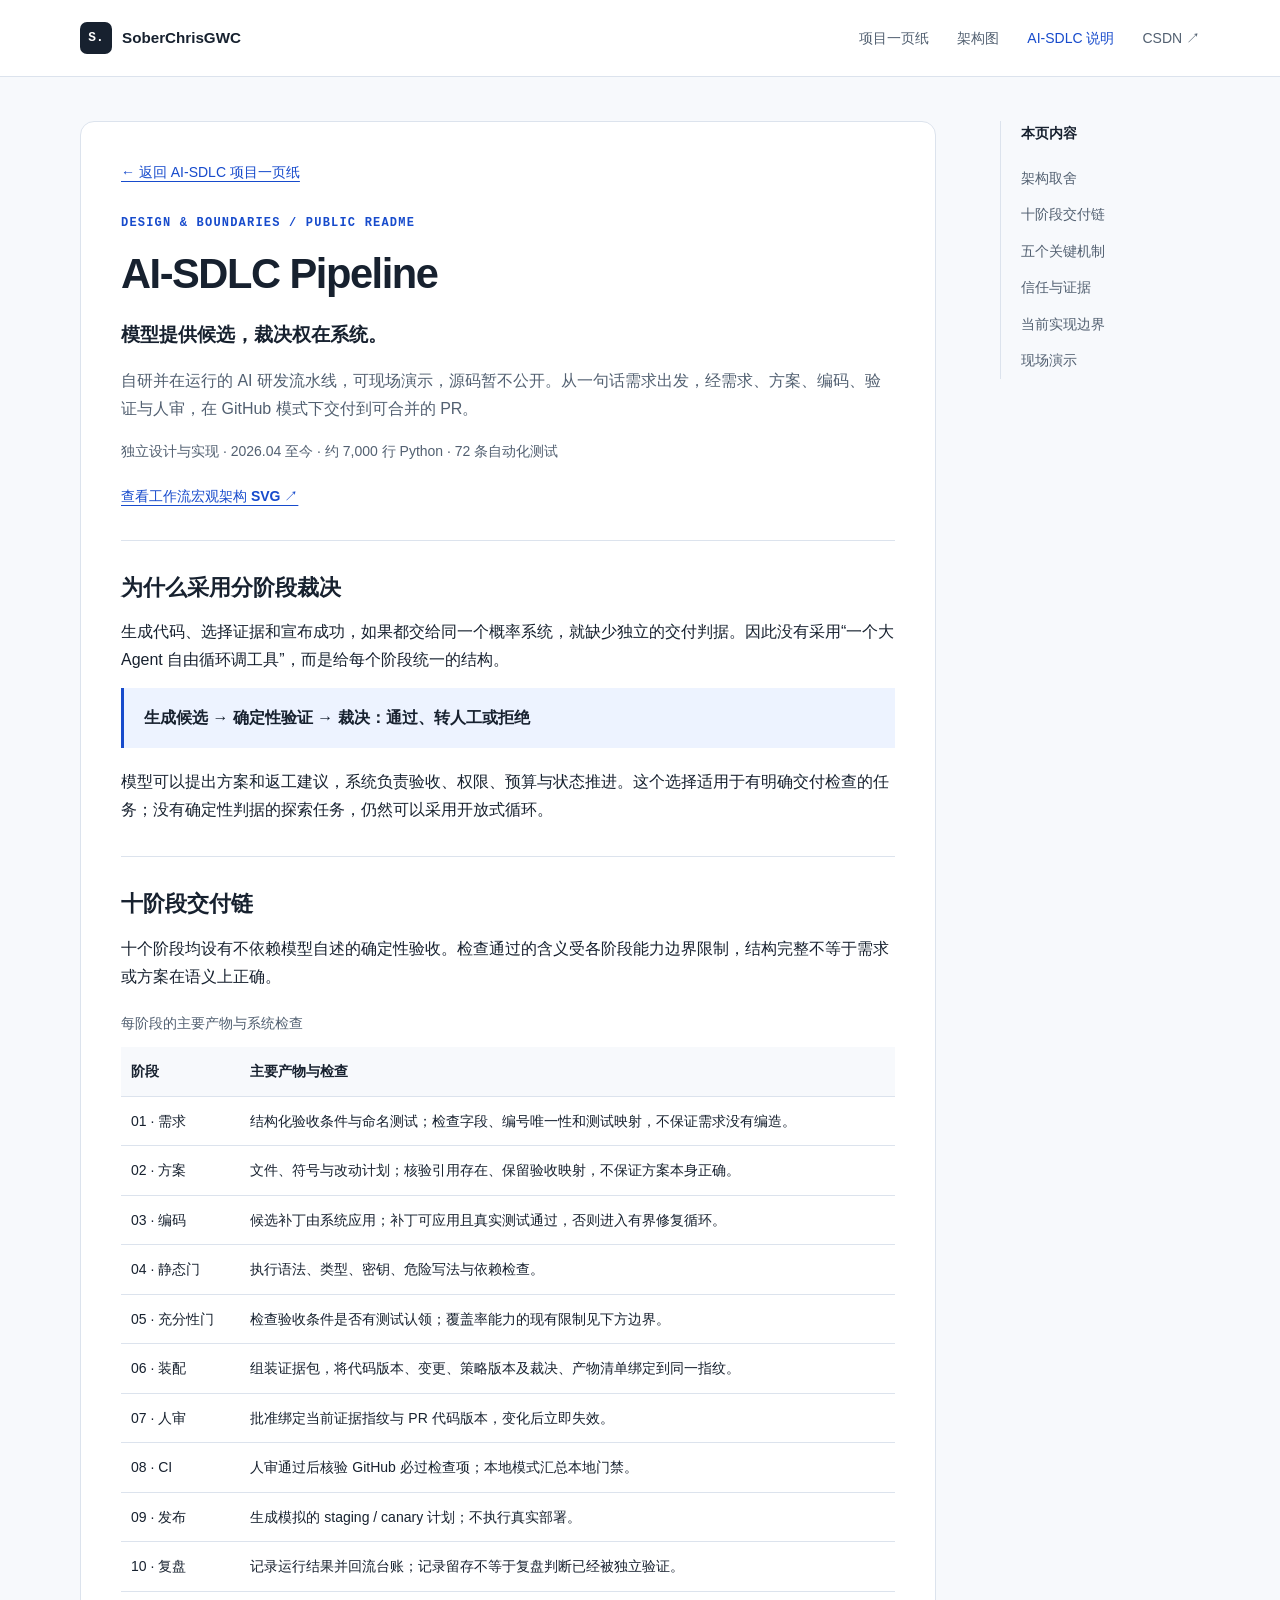
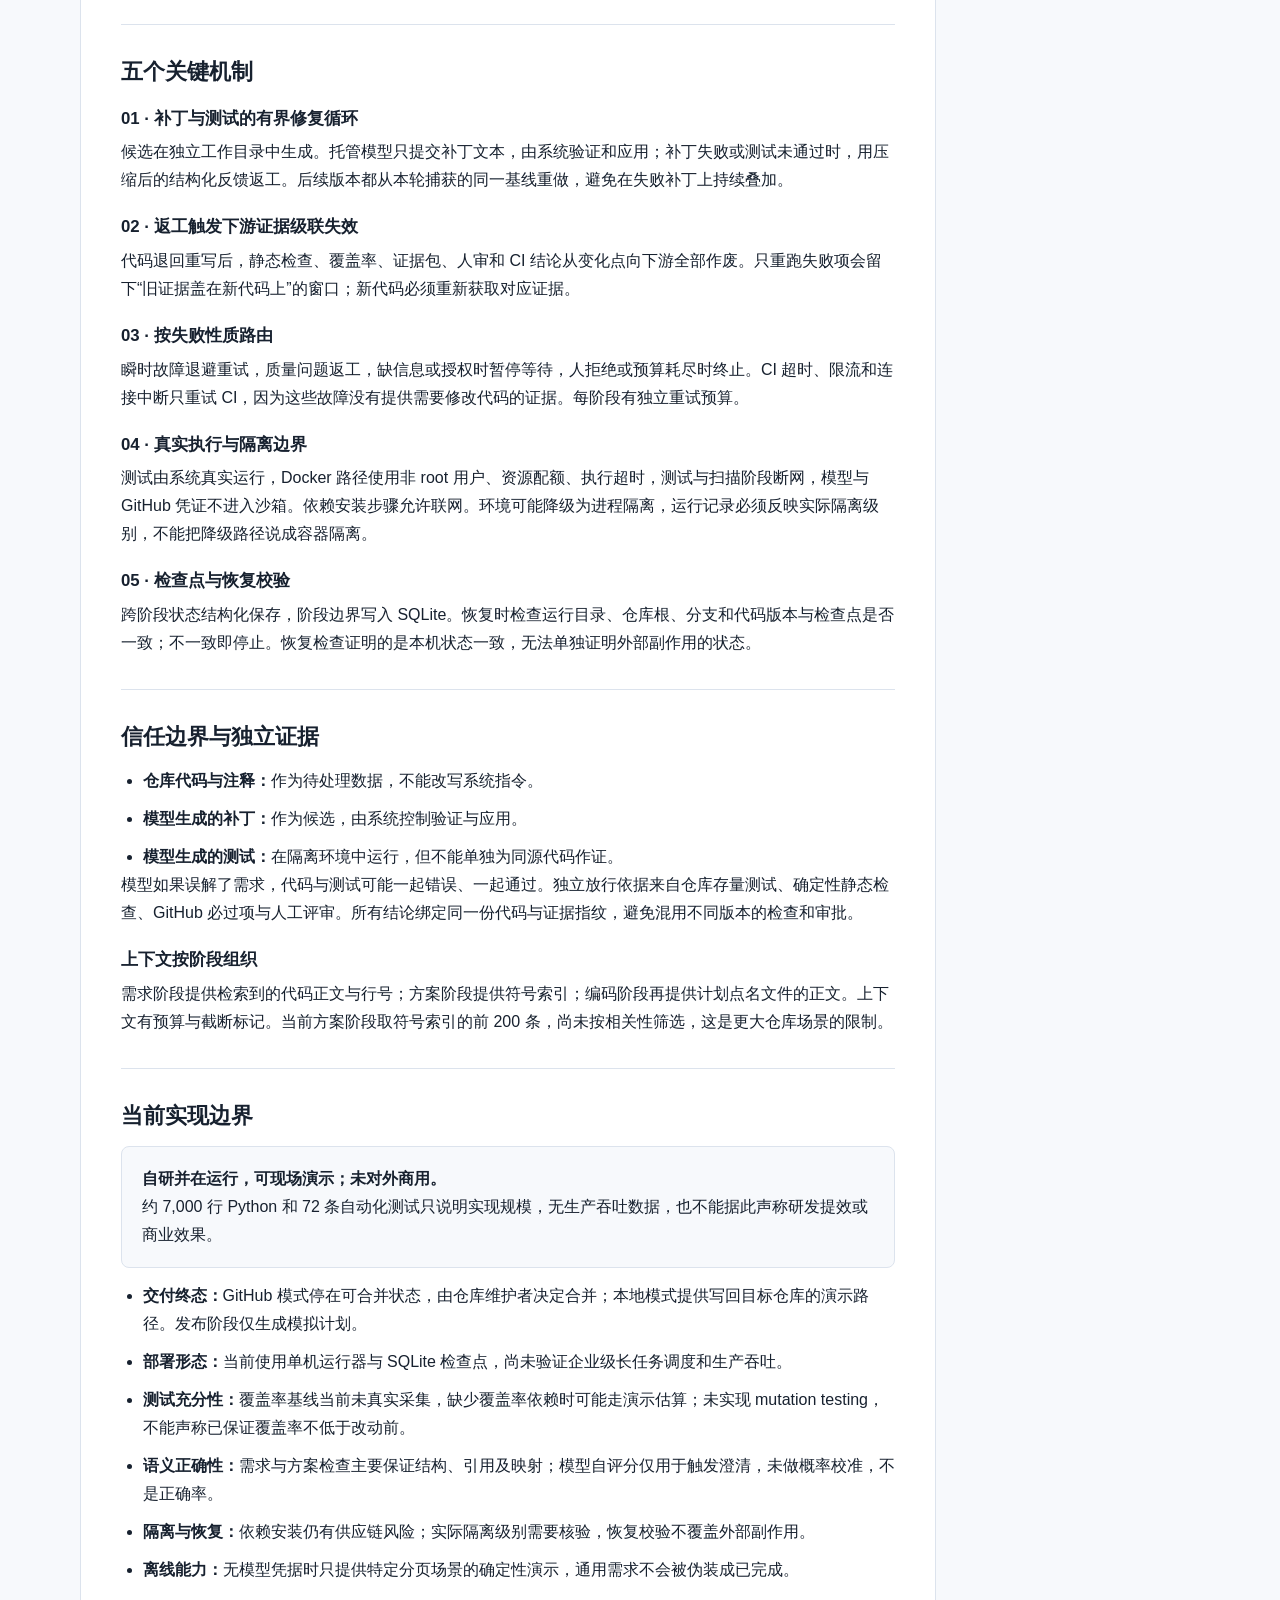
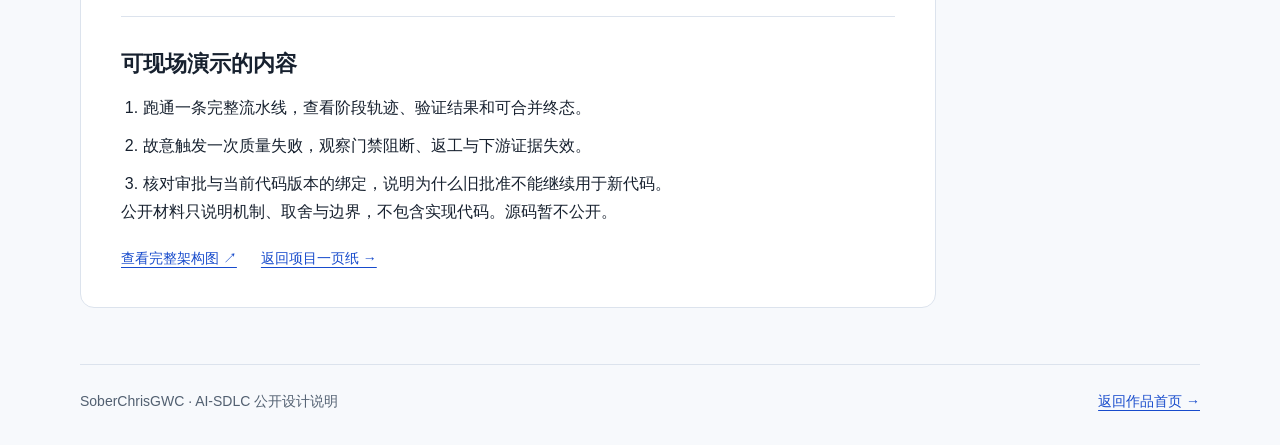
==== ai-sdlc.html @ 58fe8df4 "Commit-0905" ====
<!doctype html>
<html lang="zh-CN">
<head>
  <meta charset="utf-8">
  <meta name="viewport" content="width=device-width, initial-scale=1">
  <meta name="description" content="AI-SDLC 公开版 README：十阶段确定性验收、证据与审批绑定、级联失效、失败恢复及当前实现边界。自研并在运行，可现场演示，源码暂不公开。">
  <meta name="theme-color" content="#174bcc">
  <title>AI-SDLC · 公开版 README | SoberChrisGWC</title>
  <link rel="canonical" href="https://soberchrisgwc.github.io/svg-host/ai-sdlc.html">
  <meta property="og:type" content="website">
  <meta property="og:site_name" content="SoberChrisGWC">
  <meta property="og:locale" content="zh_CN">
  <meta property="og:url" content="https://soberchrisgwc.github.io/svg-host/ai-sdlc.html">
  <meta property="og:title" content="AI-SDLC · 公开版 README｜模型提供候选，裁决权在系统">
  <meta property="og:description" content="自研并在运行的 AI 研发流水线：十阶段确定性验收、证据与审批绑定、返工触发级联失效，以及当前实现边界。可现场演示，源码暂不公开。">
  <meta name="twitter:card" content="summary">
  <meta name="twitter:title" content="AI-SDLC · 公开版 README｜模型提供候选，裁决权在系统">
  <meta name="twitter:description" content="自研并在运行的 AI 研发流水线：十阶段确定性验收、证据与审批绑定、返工触发级联失效，以及当前实现边界。可现场演示，源码暂不公开。">
  <link rel="stylesheet" href="./styles.css">
</head>
<body>
  <a class="skip-link" href="#main">跳到主要内容</a>
  <header class="site-header"><div class="container header-inner"><a class="brand" href="./index.html" aria-label="SoberChrisGWC 作品首页"><span class="brand-mark" aria-hidden="true">S.</span>SoberChrisGWC</a><nav class="site-nav" aria-label="主导航"><a href="./index.html#projects">项目一页纸</a><a href="./index.html#architecture">架构图</a><a href="./ai-sdlc.html" aria-current="page">AI-SDLC 说明</a><a href="https://blog.csdn.net/Josh_scott" target="_blank" rel="noopener noreferrer">CSDN ↗</a></nav></div></header>
  <div class="container document-layout">
    <main class="document" id="main">
      <a class="breadcrumb" href="./index.html#ai-sdlc">← 返回 AI-SDLC 项目一页纸</a>
      <p class="eyebrow">DESIGN &amp; BOUNDARIES / PUBLIC README</p>
      <h1>AI-SDLC Pipeline</h1>
      <p class="lead">模型提供候选，裁决权在系统。</p>
      <p class="intro">自研并在运行的 AI 研发流水线，可现场演示，源码暂不公开。从一句话需求出发，经需求、方案、编码、验证与人审，在 GitHub 模式下交付到可合并的 PR。</p>
      <p class="document-meta">独立设计与实现 · 2026.04 至今 · 约 7,000 行 Python · 72 条自动化测试</p>
      <div class="link-row" style="margin-top: 20px"><a href="./AIWorkflow_Overview.svg" target="_blank" rel="noopener">查看工作流宏观架构 SVG ↗</a></div>

      <section id="decision" aria-labelledby="decision-title">
        <h2 id="decision-title">为什么采用分阶段裁决</h2>
        <p>生成代码、选择证据和宣布成功，如果都交给同一个概率系统，就缺少独立的交付判据。因此没有采用“一个大 Agent 自由循环调工具”，而是给每个阶段统一的结构。</p>
        <p class="principle">生成候选 → 确定性验证 → 裁决：通过、转人工或拒绝</p>
        <p>模型可以提出方案和返工建议，系统负责验收、权限、预算与状态推进。这个选择适用于有明确交付检查的任务；没有确定性判据的探索任务，仍然可以采用开放式循环。</p>
      </section>

      <section id="stages" aria-labelledby="stages-title">
        <h2 id="stages-title">十阶段交付链</h2>
        <p>十个阶段均设有不依赖模型自述的确定性验收。检查通过的含义受各阶段能力边界限制，结构完整不等于需求或方案在语义上正确。</p>
        <div class="table-wrap" tabindex="0" role="region" aria-label="十阶段交付链表格，可横向滚动">
          <table><caption>每阶段的主要产物与系统检查</caption><thead><tr><th scope="col">阶段</th><th scope="col">主要产物与检查</th></tr></thead><tbody>
            <tr><td>01 · 需求</td><td>结构化验收条件与命名测试；检查字段、编号唯一性和测试映射，不保证需求没有编造。</td></tr>
            <tr><td>02 · 方案</td><td>文件、符号与改动计划；核验引用存在、保留验收映射，不保证方案本身正确。</td></tr>
            <tr><td>03 · 编码</td><td>候选补丁由系统应用；补丁可应用且真实测试通过，否则进入有界修复循环。</td></tr>
            <tr><td>04 · 静态门</td><td>执行语法、类型、密钥、危险写法与依赖检查。</td></tr>
            <tr><td>05 · 充分性门</td><td>检查验收条件是否有测试认领；覆盖率能力的现有限制见下方边界。</td></tr>
            <tr><td>06 · 装配</td><td>组装证据包，将代码版本、变更、策略版本及裁决、产物清单绑定到同一指纹。</td></tr>
            <tr><td>07 · 人审</td><td>批准绑定当前证据指纹与 PR 代码版本，变化后立即失效。</td></tr>
            <tr><td>08 · CI</td><td>人审通过后核验 GitHub 必过检查项；本地模式汇总本地门禁。</td></tr>
            <tr><td>09 · 发布</td><td>生成模拟的 staging / canary 计划；不执行真实部署。</td></tr>
            <tr><td>10 · 复盘</td><td>记录运行结果并回流台账；记录留存不等于复盘判断已经被独立验证。</td></tr>
          </tbody></table>
        </div>
      </section>

      <section id="mechanisms" aria-labelledby="mechanisms-title">
        <h2 id="mechanisms-title">五个关键机制</h2>
        <h3>01 · 补丁与测试的有界修复循环</h3>
        <p>候选在独立工作目录中生成。托管模型只提交补丁文本，由系统验证和应用；补丁失败或测试未通过时，用压缩后的结构化反馈返工。后续版本都从本轮捕获的同一基线重做，避免在失败补丁上持续叠加。</p>
        <h3>02 · 返工触发下游证据级联失效</h3>
        <p>代码退回重写后，静态检查、覆盖率、证据包、人审和 CI 结论从变化点向下游全部作废。只重跑失败项会留下“旧证据盖在新代码上”的窗口；新代码必须重新获取对应证据。</p>
        <h3>03 · 按失败性质路由</h3>
        <p>瞬时故障退避重试，质量问题返工，缺信息或授权时暂停等待，人拒绝或预算耗尽时终止。CI 超时、限流和连接中断只重试 CI，因为这些故障没有提供需要修改代码的证据。每阶段有独立重试预算。</p>
        <h3>04 · 真实执行与隔离边界</h3>
        <p>测试由系统真实运行，Docker 路径使用非 root 用户、资源配额、执行超时，测试与扫描阶段断网，模型与 GitHub 凭证不进入沙箱。依赖安装步骤允许联网。环境可能降级为进程隔离，运行记录必须反映实际隔离级别，不能把降级路径说成容器隔离。</p>
        <h3>05 · 检查点与恢复校验</h3>
        <p>跨阶段状态结构化保存，阶段边界写入 SQLite。恢复时检查运行目录、仓库根、分支和代码版本与检查点是否一致；不一致即停止。恢复检查证明的是本机状态一致，无法单独证明外部副作用的状态。</p>
      </section>

      <section id="trust" aria-labelledby="trust-title">
        <h2 id="trust-title">信任边界与独立证据</h2>
        <ul><li><strong>仓库代码与注释：</strong>作为待处理数据，不能改写系统指令。</li><li><strong>模型生成的补丁：</strong>作为候选，由系统控制验证与应用。</li><li><strong>模型生成的测试：</strong>在隔离环境中运行，但不能单独为同源代码作证。</li></ul>
        <p>模型如果误解了需求，代码与测试可能一起错误、一起通过。独立放行依据来自仓库存量测试、确定性静态检查、GitHub 必过项与人工评审。所有结论绑定同一份代码与证据指纹，避免混用不同版本的检查和审批。</p>
        <h3>上下文按阶段组织</h3>
        <p>需求阶段提供检索到的代码正文与行号；方案阶段提供符号索引；编码阶段再提供计划点名文件的正文。上下文有预算与截断标记。当前方案阶段取符号索引的前 200 条，尚未按相关性筛选，这是更大仓库场景的限制。</p>
      </section>

      <section id="boundaries" aria-labelledby="boundaries-title">
        <h2 id="boundaries-title">当前实现边界</h2>
        <div class="boundary"><strong>自研并在运行，可现场演示；未对外商用。</strong><p>约 7,000 行 Python 和 72 条自动化测试只说明实现规模，无生产吞吐数据，也不能据此声称研发提效或商业效果。</p></div>
        <ul>
          <li><strong>交付终态：</strong>GitHub 模式停在可合并状态，由仓库维护者决定合并；本地模式提供写回目标仓库的演示路径。发布阶段仅生成模拟计划。</li>
          <li><strong>部署形态：</strong>当前使用单机运行器与 SQLite 检查点，尚未验证企业级长任务调度和生产吞吐。</li>
          <li><strong>测试充分性：</strong>覆盖率基线当前未真实采集，缺少覆盖率依赖时可能走演示估算；未实现 mutation testing，不能声称已保证覆盖率不低于改动前。</li>
          <li><strong>语义正确性：</strong>需求与方案检查主要保证结构、引用及映射；模型自评分仅用于触发澄清，未做概率校准，不是正确率。</li>
          <li><strong>隔离与恢复：</strong>依赖安装仍有供应链风险；实际隔离级别需要核验，恢复校验不覆盖外部副作用。</li>
          <li><strong>离线能力：</strong>无模型凭据时只提供特定分页场景的确定性演示，通用需求不会被伪装成已完成。</li>
        </ul>
      </section>

      <section id="demo" aria-labelledby="demo-title">
        <h2 id="demo-title">可现场演示的内容</h2>
        <ol><li>跑通一条完整流水线，查看阶段轨迹、验证结果和可合并终态。</li><li>故意触发一次质量失败，观察门禁阻断、返工与下游证据失效。</li><li>核对审批与当前代码版本的绑定，说明为什么旧批准不能继续用于新代码。</li></ol>
        <p>公开材料只说明机制、取舍与边界，不包含实现代码。源码暂不公开。</p>
        <div class="link-row" style="margin-top: 20px"><a href="./AIWorkflow_Overview.svg" target="_blank" rel="noopener">查看完整架构图 ↗</a><a href="./index.html#ai-sdlc">返回项目一页纸 →</a></div>
      </section>
    </main>
    <nav class="document-toc" aria-label="README 目录"><p>本页内容</p><a href="#decision">架构取舍</a><a href="#stages">十阶段交付链</a><a href="#mechanisms">五个关键机制</a><a href="#trust">信任与证据</a><a href="#boundaries">当前实现边界</a><a href="#demo">现场演示</a></nav>
  </div>
  <footer class="container footer"><p>SoberChrisGWC · AI-SDLC 公开设计说明</p><a href="./index.html">返回作品首页 →</a></footer>
</body>
</html>
---- styles.css ----
:root {
  color-scheme: light;
  --ink: #17212f;
  --muted: #526071;
  --blue: #174bcc;
  --blue-soft: #edf3ff;
  --line: #dce3ed;
  --paper: #ffffff;
  --ground: #f7f9fc;
  --radius: 14px;
  font-family: -apple-system, BlinkMacSystemFont, "Segoe UI", "PingFang SC", "Hiragino Sans GB", "Microsoft YaHei", sans-serif;
  font-size: 16px;
}

* { box-sizing: border-box; }
html { scroll-padding-top: 6rem; }
body { margin: 0; color: var(--ink); background: var(--ground); line-height: 1.75; }
a { color: var(--blue); text-decoration-thickness: 1px; text-underline-offset: 4px; }
a:hover { text-decoration: underline; }
a:focus-visible, summary:focus-visible { outline: 3px solid var(--blue); outline-offset: 5px; border-radius: 3px; }
img { display: block; max-width: 100%; }
h1, h2, h3, h4, p, dl, dd { margin: 0; }
h1, h2, h3, h4 { line-height: 1.35; }
strong { font-weight: 650; }
code { font-family: ui-monospace, SFMono-Regular, Menlo, Consolas, monospace; font-size: .9em; overflow-wrap: anywhere; }
::selection { background: #cbdcff; }
.container { width: min(1120px, calc(100% - 64px)); margin-inline: auto; }
.skip-link { position: fixed; top: -100px; left: 16px; z-index: 10; padding: 10px 16px; background: var(--paper); }
.skip-link:focus { top: 12px; }
.site-header { position: sticky; top: 0; z-index: 5; background: var(--paper); border-bottom: 1px solid var(--line); }
.header-inner { display: flex; align-items: center; justify-content: space-between; min-height: 76px; gap: 24px; }
.brand { display: flex; align-items: center; gap: 10px; color: var(--ink); font-size: .95rem; font-weight: 650; text-decoration: none; white-space: nowrap; }
.brand-mark { display: grid; place-items: center; width: 32px; height: 32px; background: var(--ink); color: white; border-radius: 7px; font-family: ui-monospace, monospace; font-size: .8rem; }
.site-nav { display: flex; align-items: center; gap: 28px; }
.site-nav a { color: var(--muted); font-size: .875rem; text-decoration: none; white-space: nowrap; }
.site-nav a:hover, .site-nav a[aria-current="page"] { color: var(--blue); }
.hero { background: var(--paper); border-bottom: 1px solid var(--line); padding: 64px 0 46px; }
.hero-grid { display: grid; grid-template-columns: 1.4fr 1fr; gap: 72px; align-items: start; }
.eyebrow { color: var(--blue); font-family: ui-monospace, SFMono-Regular, Menlo, monospace; font-size: .75rem; font-weight: 600; letter-spacing: .1em; }
.hero h1 { margin: 16px 0 20px; font-size: clamp(2rem, 3.5vw, 3rem); letter-spacing: -.035em; }
.hero h1 span { color: var(--blue); }
.hero-intro { max-width: 38em; color: var(--muted); }
.availability { display: inline-flex; align-items: center; gap: 8px; margin-top: 22px; font-size: .875rem; }
.availability::before { content: ""; width: 7px; height: 7px; border-radius: 50%; background: #137447; }
.project-index { border-top: 2px solid var(--ink); margin-top: 5px; }
.index-label { padding: 14px 0 5px; color: var(--muted); font-size: .875rem; }
.project-index a { display: grid; grid-template-columns: 28px 1fr auto; gap: 12px; align-items: center; padding: 17px 0; border-bottom: 1px solid var(--line); color: var(--ink); text-decoration: none; }
.project-index a:hover strong { color: var(--blue); }
.project-index .number { color: var(--muted); font-family: ui-monospace, monospace; font-size: .75rem; }
.project-index strong { display: block; font-size: 1rem; }
.project-index small { display: block; color: var(--muted); font-size: .875rem; }
.arrow { color: var(--blue); font-size: 1.2rem; }
.shared-context { margin-top: 32px; padding-top: 22px; border-top: 1px solid var(--line); display: flex; flex-wrap: wrap; column-gap: 28px; row-gap: 8px; color: var(--muted); font-size: .875rem; }
.shared-context strong { color: var(--ink); }
.section { padding-top: 56px; }
.section-heading { display: flex; align-items: baseline; justify-content: space-between; gap: 24px; margin-bottom: 22px; }
.section-heading h2 { font-size: 1.5rem; letter-spacing: -.02em; }
.section-heading p { color: var(--muted); font-size: .875rem; }
.section-number { margin-right: 12px; color: var(--blue); font-family: ui-monospace, monospace; font-size: .875rem; font-weight: 500; }
.project-card { background: var(--paper); border: 1px solid var(--line); border-radius: var(--radius); padding: 28px 32px; margin-bottom: 22px; }
.project-header { display: flex; justify-content: space-between; align-items: center; gap: 20px; padding-bottom: 20px; border-bottom: 1px solid var(--line); }
.project-header h3 { font-size: 1.35rem; }
.project-header p { color: var(--muted); margin-top: 4px; font-size: .875rem; }
.status { flex-shrink: 0; padding: 4px 10px; border-radius: 5px; color: #2b526d; background: #edf4fa; font-size: .875rem; }
.status.independent { color: #504687; background: #f1effa; }
.project-grid { display: grid; grid-template-columns: 1fr 1fr; column-gap: 40px; row-gap: 20px; padding-top: 20px; }
.project-grid > div { min-width: 0; }
.field-label { display: flex; align-items: baseline; gap: 8px; margin-bottom: 6px; font-size: .875rem; font-weight: 650; }
.field-label span { color: var(--muted); font-family: ui-monospace, monospace; font-size: .75rem; font-weight: 400; }
.project-grid dd { font-size: 1rem; }
.metric { display: block; color: var(--blue); font-size: 1.5rem; line-height: 1.4; font-weight: 650; font-variant-numeric: tabular-nums; }
.metric-note { display: block; color: var(--muted); margin-top: 4px; font-size: .875rem; }
.secondary-result { margin-top: 10px; }
.secondary-result strong { color: var(--blue); }
.project-links { margin-top: 20px; padding-top: 16px; border-top: 1px solid var(--line); }
.link-row { display: flex; flex-wrap: wrap; align-items: baseline; column-gap: 24px; row-gap: 8px; }
.link-row a { font-size: .875rem; font-weight: 550; }
.project-links .field-label { margin: 0; }
details { margin-top: 12px; }
summary { width: fit-content; cursor: pointer; color: var(--blue); font-size: .875rem; font-weight: 550; }
.detail-body { margin-top: 14px; padding: 20px; border: 1px solid var(--line); border-radius: 8px; background: var(--ground); }
.detail-body p + p { margin-top: 12px; }
.detail-body h4 { font-size: 1rem; margin-bottom: 6px; }
.detail-body .note { color: var(--muted); font-size: .875rem; }
.diagram-grid { display: grid; grid-template-columns: 1fr 1fr; gap: 24px; }
.diagram-card { min-width: 0; background: var(--paper); border: 1px solid var(--line); border-radius: var(--radius); overflow: hidden; color: var(--ink); text-decoration: none; }
.diagram-card:hover { text-decoration: none; border-color: var(--blue); }
.diagram-preview { height: 216px; padding: 22px; overflow: hidden; border-bottom: 1px solid var(--line); background: #fff; }
.diagram-preview img { width: 100%; height: auto; }
.diagram-description { padding: 22px 24px; }
.diagram-description h3 { display: flex; justify-content: space-between; gap: 14px; font-size: 1.05rem; }
.diagram-description p { margin: 8px 0 14px; color: var(--muted); font-size: .875rem; }
.diagram-description .text-link { color: var(--blue); font-size: .875rem; font-weight: 550; }
.reading-grid { display: grid; grid-template-columns: 1.5fr 1fr; gap: 24px; }
.readme-card, .blog-card { border: 1px solid var(--line); border-radius: var(--radius); padding: 28px 30px; background: var(--paper); }
.readme-card { border-left: 3px solid var(--blue); }
.reading-grid h3 { font-size: 1.2rem; margin: 10px 0 12px; }
.reading-grid p { color: var(--muted); }
.reading-grid .link-row { margin-top: 20px; }
.reading-grid .note { font-size: .875rem; margin-top: 12px; }
.footer { display: flex; justify-content: space-between; flex-wrap: wrap; gap: 12px; margin-top: 56px; padding: 24px 0 32px; border-top: 1px solid var(--line); color: var(--muted); font-size: .875rem; }
.footer a { font-size: .875rem; }

/* The public README shares the index typography and navigation. */
.document-layout { display: grid; grid-template-columns: minmax(0, 1fr) 200px; gap: 64px; align-items: start; padding-top: 44px; }
.document { min-width: 0; background: var(--paper); border: 1px solid var(--line); border-radius: var(--radius); padding: 36px 40px; }
.breadcrumb { font-size: .875rem; display: inline-block; margin-bottom: 28px; }
.document h1 { font-size: clamp(2rem, 4vw, 2.6rem); letter-spacing: -.035em; margin: 12px 0 16px; }
.document .lead { font-size: 1.2rem; font-weight: 600; }
.document .intro { margin-top: 16px; color: var(--muted); }
.document .document-meta { margin-top: 16px; color: var(--muted); font-size: .875rem; }
.document section { padding-top: 32px; margin-top: 32px; border-top: 1px solid var(--line); }
.document h2 { font-size: 1.35rem; margin-bottom: 16px; }
.document h3 { font-size: 1.05rem; margin: 22px 0 8px; }
.document p + p { margin-top: 14px; }
.document ul, .document ol { padding-left: 1.35em; margin: 14px 0 0; }
.document li + li { margin-top: 10px; }
.principle { margin: 20px 0; padding: 16px 20px; border-left: 3px solid var(--blue); background: var(--blue-soft); font-weight: 600; }
.table-wrap { overflow-x: auto; margin-top: 20px; }
table { width: 100%; border-collapse: collapse; font-size: .875rem; text-align: left; }
caption { text-align: left; color: var(--muted); padding-bottom: 12px; }
th, td { border-bottom: 1px solid var(--line); padding: 12px 10px; vertical-align: top; }
th { font-weight: 650; background: var(--ground); }
td:first-child { white-space: nowrap; }
.document-toc { position: sticky; top: 112px; border-left: 1px solid var(--line); padding-left: 20px; font-size: .875rem; }
.document-toc p { font-weight: 650; margin-bottom: 14px; }
.document-toc a { display: block; color: var(--muted); text-decoration: none; padding: 6px 0; }
.document-toc a:hover { color: var(--blue); }
.boundary { padding: 18px 20px; background: var(--ground); border: 1px solid var(--line); border-radius: 8px; }

@media (max-width: 900px) {
  .site-nav { gap: 18px; }
  .hero-grid { gap: 40px; }
  .document-layout { grid-template-columns: minmax(0, 1fr); }
  .document-toc { display: none; }
}
@media (max-width: 700px) {
  html { scroll-padding-top: 1rem; }
  .site-header { position: static; }
  .container { width: calc(100% - 36px); }
  .header-inner { flex-wrap: wrap; justify-content: flex-start; padding-block: 13px; gap: 10px; }
  .brand { font-size: .875rem; }
  .brand-mark { width: 28px; height: 28px; }
  .site-nav { width: 100%; justify-content: space-between; flex-wrap: wrap; column-gap: 12px; row-gap: 8px; }
  .hero { padding: 36px 0 26px; }
  .hero-grid { grid-template-columns: minmax(0, 1fr); gap: 28px; }
  .hero h1 { margin-top: 12px; }
  .project-index a { padding-block: 12px; }
  .shared-context { margin-top: 24px; }
  .section { padding-top: 36px; }
  .section-heading { display: block; }
  .section-heading p { margin-top: 8px; }
  .project-card { padding: 22px 20px; }
  .project-header { align-items: flex-start; }
  .project-header h3 { font-size: 1.2rem; }
  .status { padding-inline: 7px; }
  .project-grid { grid-template-columns: minmax(0, 1fr); gap: 20px; }
  .diagram-grid, .reading-grid { grid-template-columns: minmax(0, 1fr); gap: 18px; }
  .diagram-preview { height: 190px; }
  .readme-card, .blog-card { padding: 24px 22px; }
  .document-layout { padding-top: 24px; }
  .document { padding: 26px 20px; }
  .document .lead { font-size: 1.1rem; }
  .detail-body { padding: 16px; }
}
/* Touch targets: this page is opened mostly from mobile app browsers (脉脉 / 微信). */
@media (max-width: 700px) {
  .brand { padding-block: 8px; }
  .site-nav { row-gap: 0; }
  .site-nav a { padding-block: 10px; }
  .link-row { row-gap: 0; }
  .link-row a { padding-block: 10px; }
  summary { padding-block: 10px; }
  .breadcrumb { padding-block: 10px; margin-bottom: 18px; }
  .footer a { padding-block: 10px; }
}
@media print {
  :root { font-size: 11pt; }
  body { background: white; }
  .site-header, .skip-link, .project-index, .document-toc, .footer, .breadcrumb { display: none; }
  .container { width: 100%; }
  .hero { padding: 0 0 20px; }
  .hero-grid, .document-layout { display: block; }
  .section { padding-top: 24px; }
  .project-card { break-inside: avoid; padding: 18px; }
  .document { border: 0; padding: 0; }
  a { color: inherit; }
}
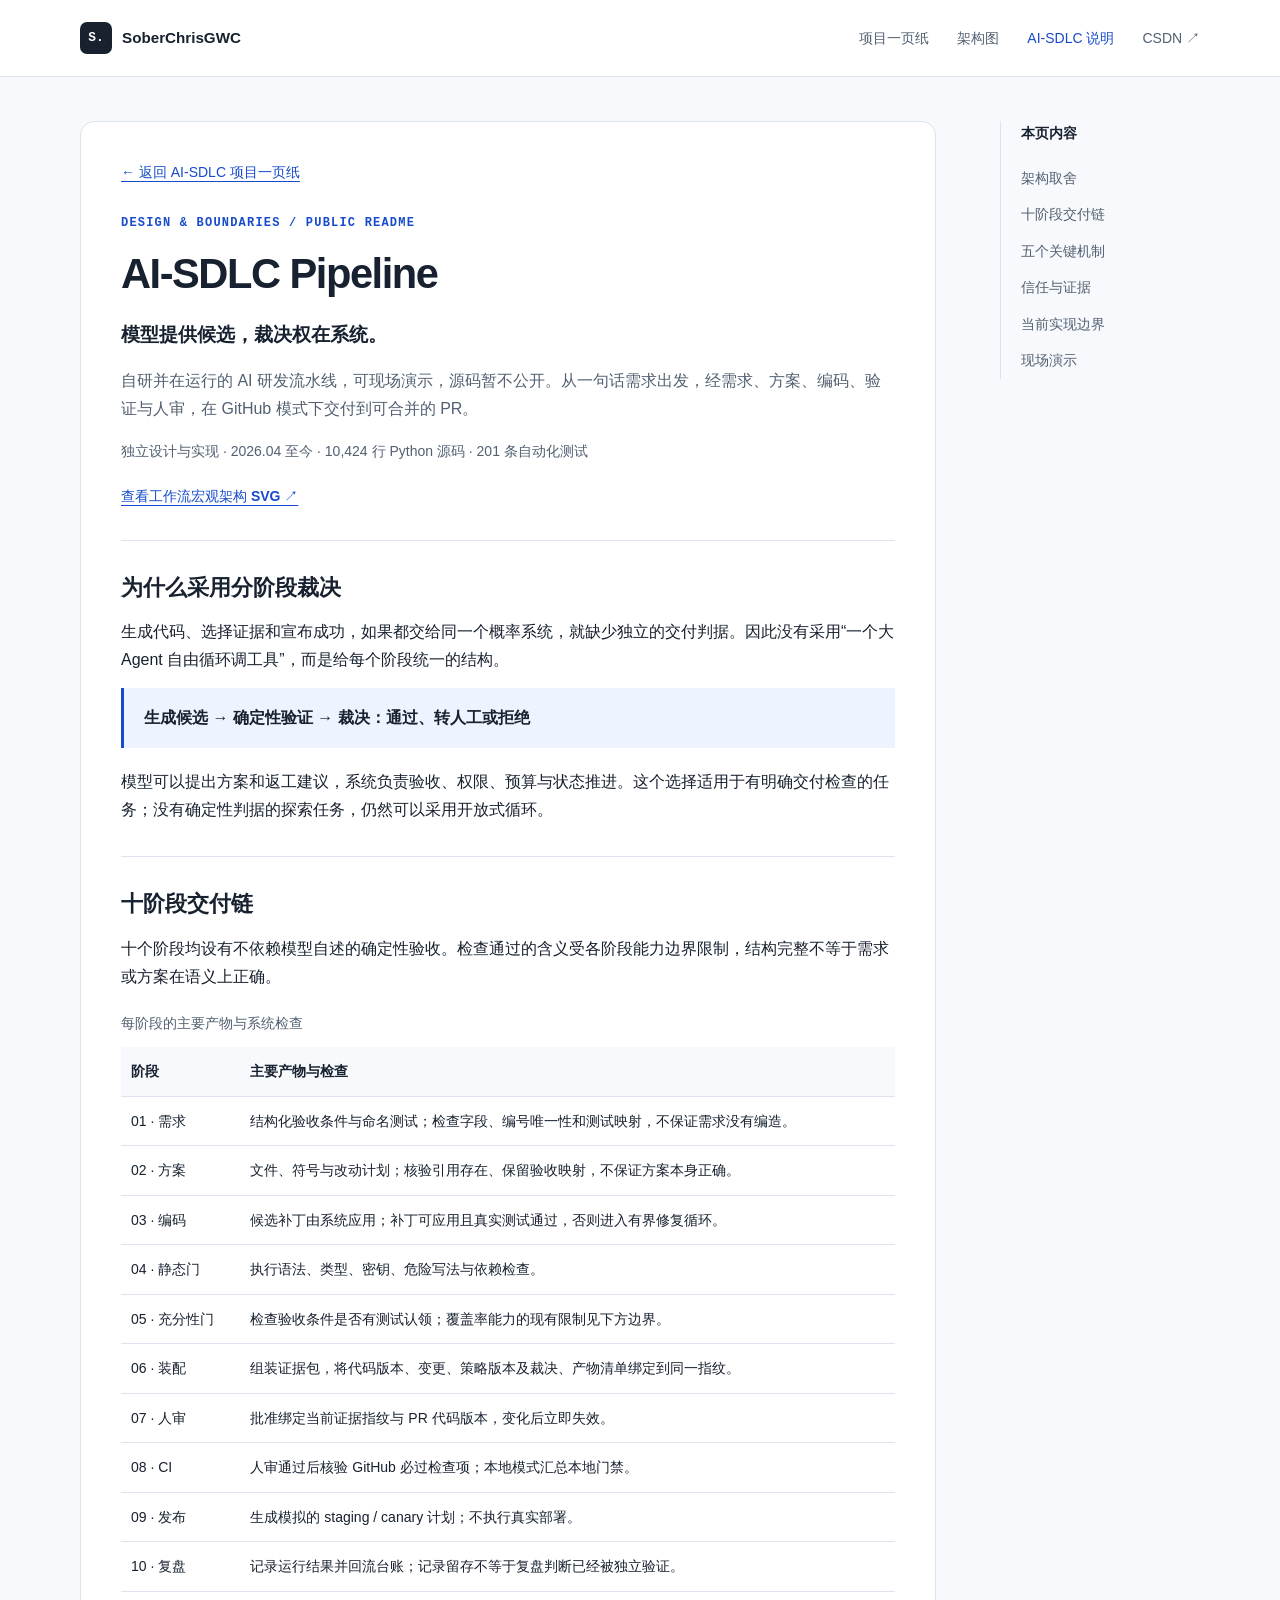
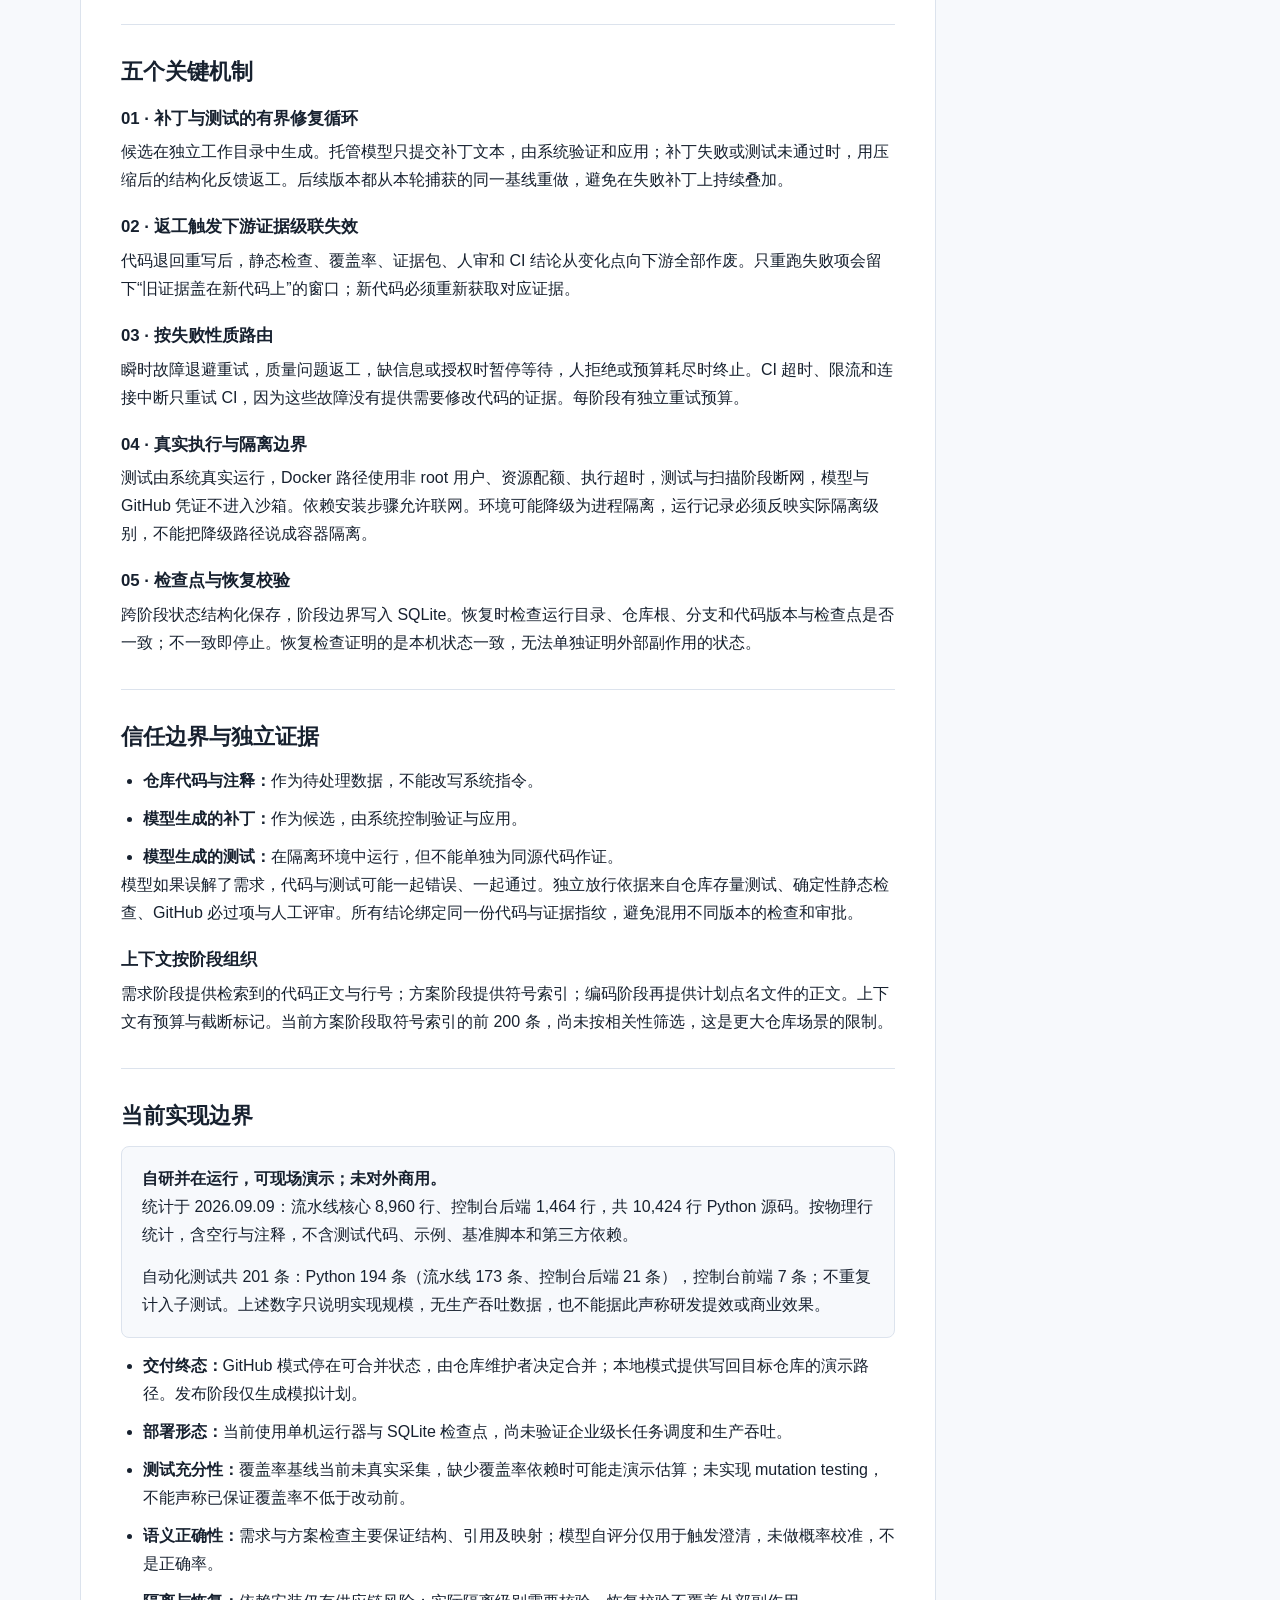
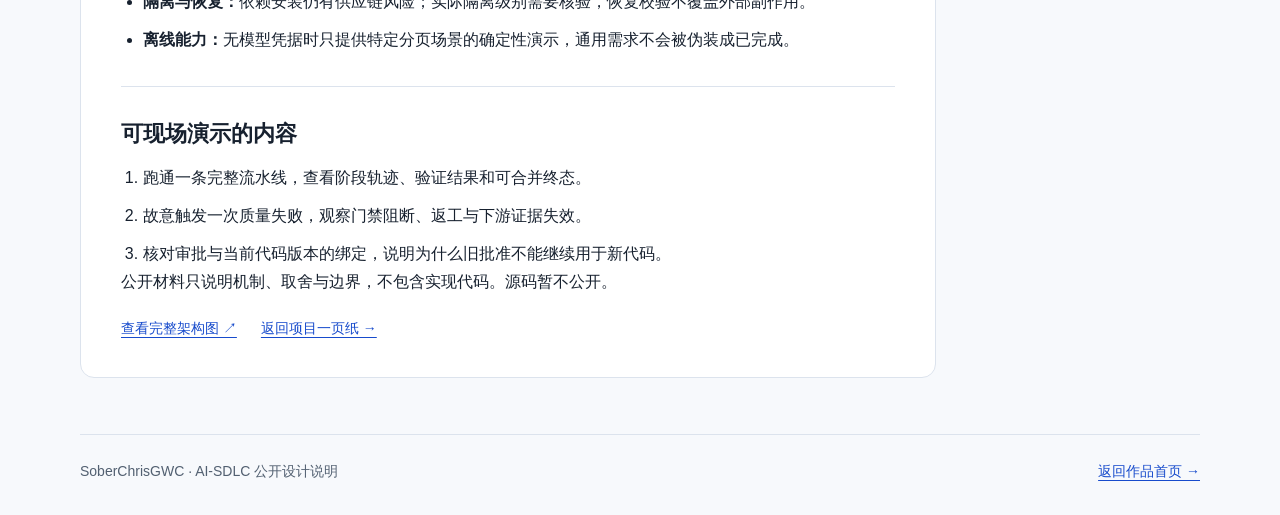
==== commit 2d304a0d: "Commit-0905" ====
--- a/ai-sdlc.html
+++ b/ai-sdlc.html
@@ -28,7 +28,7 @@
       <h1>AI-SDLC Pipeline</h1>
       <p class="lead">模型提供候选，裁决权在系统。</p>
       <p class="intro">自研并在运行的 AI 研发流水线，可现场演示，源码暂不公开。从一句话需求出发，经需求、方案、编码、验证与人审，在 GitHub 模式下交付到可合并的 PR。</p>
-      <p class="document-meta">独立设计与实现 · 2026.04 至今 · 约 7,000 行 Python · 72 条自动化测试</p>
+      <p class="document-meta">独立设计与实现 · 2026.04 至今 · 10,424 行 Python 源码 · 201 条自动化测试</p>
       <div class="link-row" style="margin-top: 20px"><a href="./AIWorkflow_Overview.svg" target="_blank" rel="noopener">查看工作流宏观架构 SVG ↗</a></div>
 
       <section id="decision" aria-labelledby="decision-title">
@@ -81,7 +81,11 @@
 
       <section id="boundaries" aria-labelledby="boundaries-title">
         <h2 id="boundaries-title">当前实现边界</h2>
-        <div class="boundary"><strong>自研并在运行，可现场演示；未对外商用。</strong><p>约 7,000 行 Python 和 72 条自动化测试只说明实现规模，无生产吞吐数据，也不能据此声称研发提效或商业效果。</p></div>
+        <div class="boundary">
+          <strong>自研并在运行，可现场演示；未对外商用。</strong>
+          <p>统计于 2026.09.09：流水线核心 8,960 行、控制台后端 1,464 行，共 10,424 行 Python 源码。按物理行统计，含空行与注释，不含测试代码、示例、基准脚本和第三方依赖。</p>
+          <p>自动化测试共 201 条：Python 194 条（流水线 173 条、控制台后端 21 条），控制台前端 7 条；不重复计入子测试。上述数字只说明实现规模，无生产吞吐数据，也不能据此声称研发提效或商业效果。</p>
+        </div>
         <ul>
           <li><strong>交付终态：</strong>GitHub 模式停在可合并状态，由仓库维护者决定合并；本地模式提供写回目标仓库的演示路径。发布阶段仅生成模拟计划。</li>
           <li><strong>部署形态：</strong>当前使用单机运行器与 SQLite 检查点，尚未验证企业级长任务调度和生产吞吐。</li>
